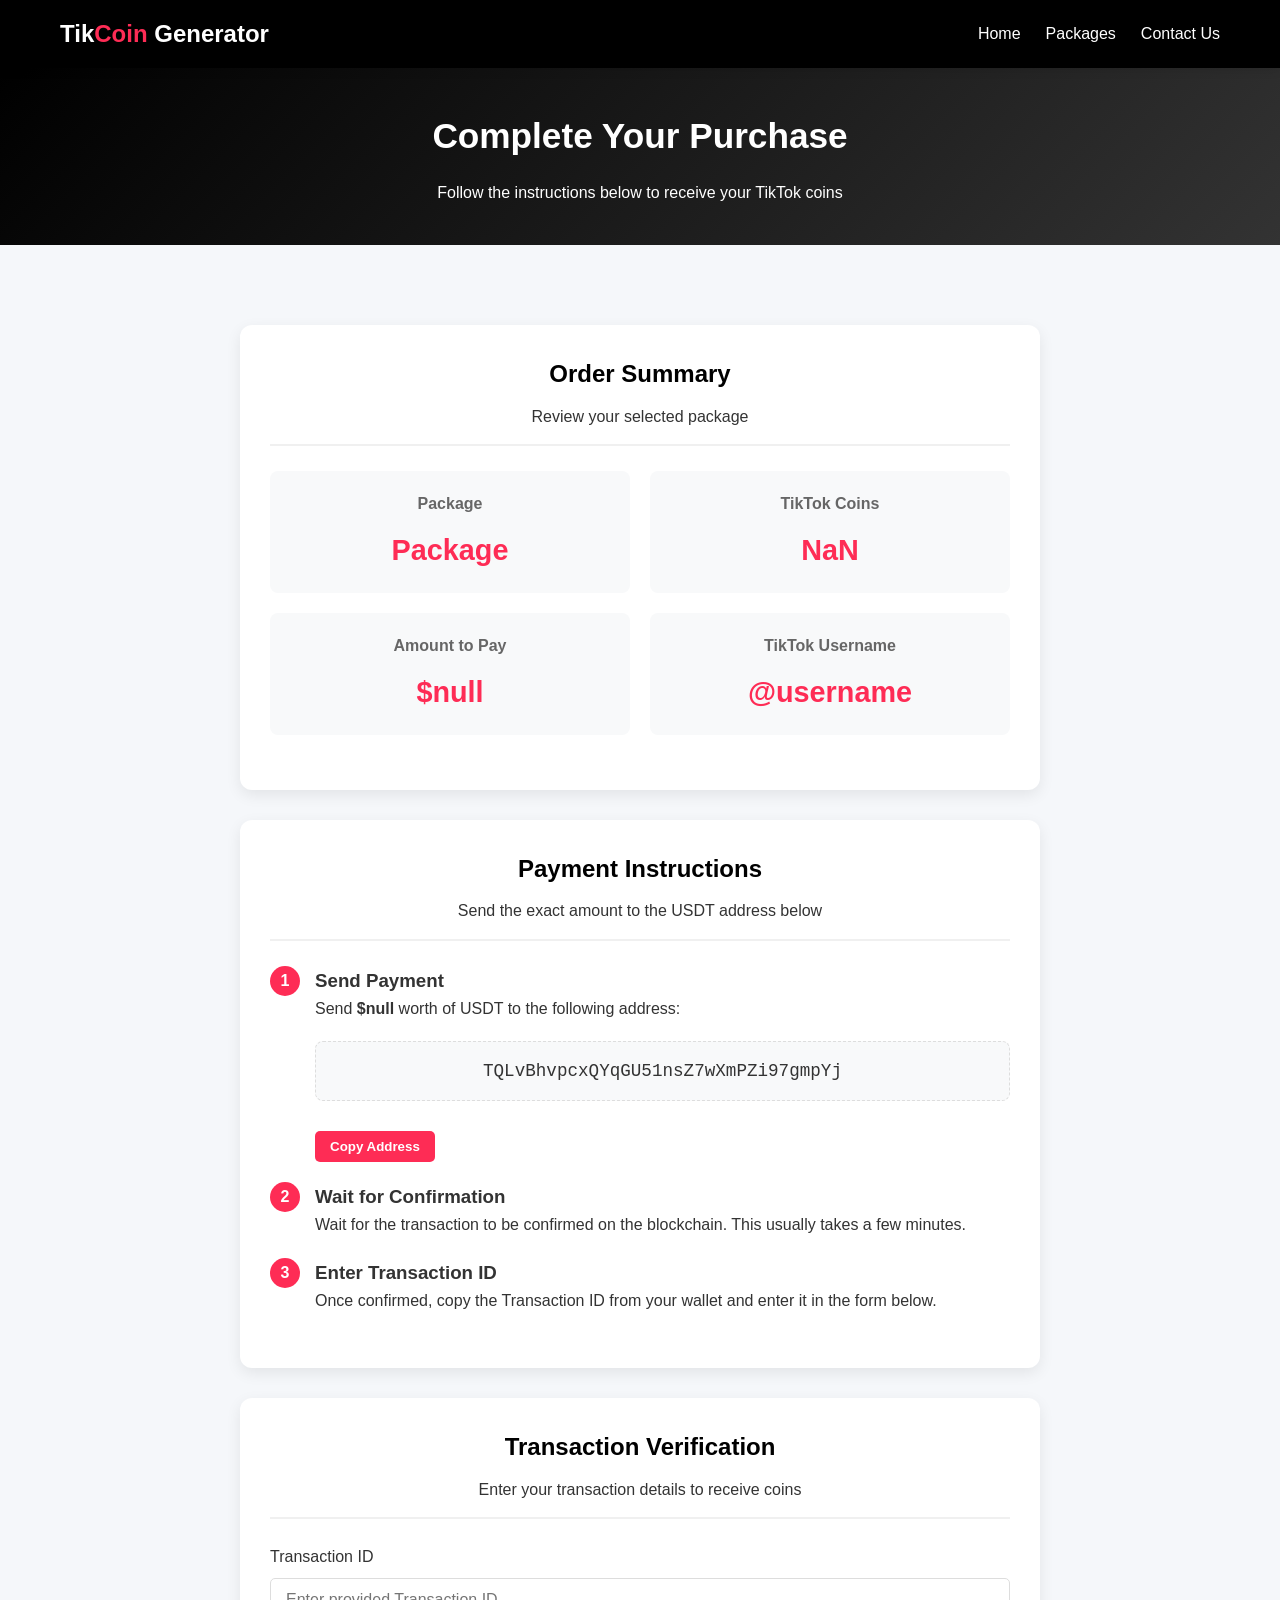
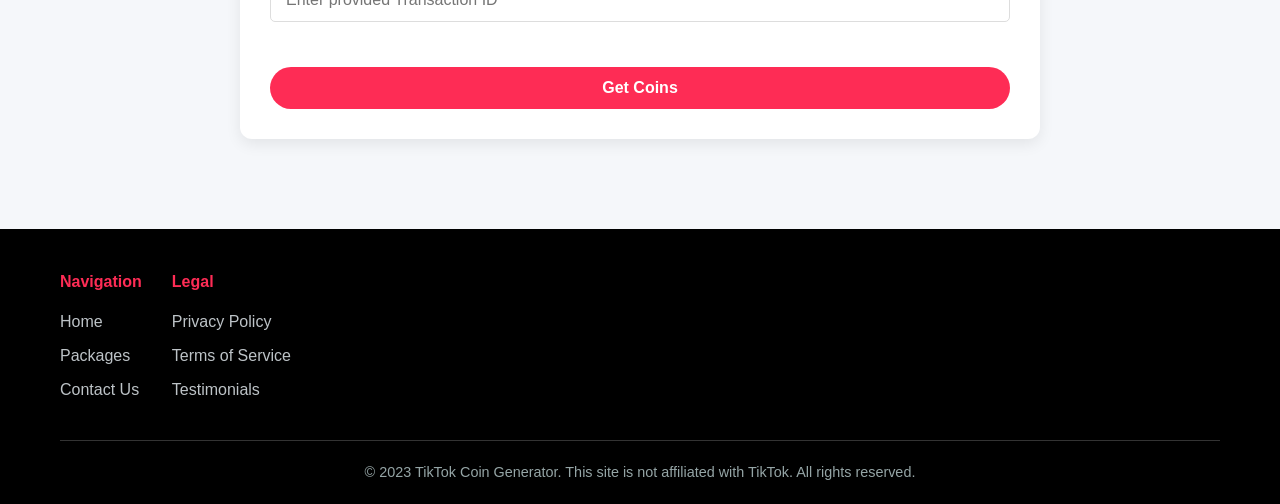
==== buy.html @ 5df5f1b6 "update" ====
<!DOCTYPE html>
<html lang="en">
<head>
    <meta charset="UTF-8">
    <meta name="viewport" content="width=device-width, initial-scale=1.0">
    <title>Complete Purchase - TikTok Coin Generator</title>
    <style>
        * {
            margin: 0;
            padding: 0;
            box-sizing: border-box;
            font-family: 'Segoe UI', Tahoma, Geneva, Verdana, sans-serif;
        }
        
        body {
            background-color: #f5f7fa;
            color: #333;
            line-height: 1.6;
        }
        
        .container {
            max-width: 1200px;
            margin: 0 auto;
            padding: 0 20px;
        }
        
        /* Header Styles */
        header {
            background-color: #000;
            box-shadow: 0 2px 10px rgba(0, 0, 0, 0.1);
            position: sticky;
            top: 0;
            z-index: 100;
        }
        
        .header-content {
            display: flex;
            justify-content: space-between;
            align-items: center;
            padding: 15px 0;
        }
        
        .logo {
            font-size: 24px;
            font-weight: bold;
            color: #fff;
        }
        
        .logo span {
            color: #fe2c55;
        }
        
        nav ul {
            display: flex;
            list-style: none;
        }
        
        nav ul li {
            margin-left: 25px;
        }
        
        nav ul li a {
            text-decoration: none;
            color: #fff;
            font-weight: 500;
            transition: color 0.3s;
        }
        
        nav ul li a:hover {
            color: #fe2c55;
        }
        
        /* Hero Section */
        .hero {
            background: linear-gradient(135deg, #000, #333);
            color: white;
            padding: 40px 0;
            text-align: center;
            margin-bottom: 40px;
        }
        
        .hero h1 {
            font-size: 2.2rem;
            margin-bottom: 15px;
        }
        
        /* Purchase Section */
        .purchase-section {
            padding: 40px 0;
        }
        
        .purchase-container {
            max-width: 800px;
            margin: 0 auto;
        }
        
        .order-summary {
            background: white;
            border-radius: 12px;
            padding: 30px;
            box-shadow: 0 5px 15px rgba(0, 0, 0, 0.08);
            margin-bottom: 30px;
        }
        
        .order-header {
            text-align: center;
            margin-bottom: 25px;
            padding-bottom: 15px;
            border-bottom: 2px solid #f0f0f0;
        }
        
        .order-header h2 {
            color: #000;
            margin-bottom: 10px;
        }
        
        .order-details {
            display: grid;
            grid-template-columns: 1fr 1fr;
            gap: 20px;
            margin-bottom: 25px;
        }
        
        .order-item {
            text-align: center;
            padding: 20px;
            background: #f8f9fa;
            border-radius: 8px;
        }
        
        .order-item h3 {
            color: #666;
            font-size: 1rem;
            margin-bottom: 10px;
        }
        
        .order-value {
            font-size: 1.8rem;
            font-weight: bold;
            color: #fe2c55;
        }
        
        .payment-instructions {
            background: white;
            border-radius: 12px;
            padding: 30px;
            box-shadow: 0 5px 15px rgba(0, 0, 0, 0.08);
            margin-bottom: 30px;
        }
        
        .payment-header {
            text-align: center;
            margin-bottom: 25px;
            padding-bottom: 15px;
            border-bottom: 2px solid #f0f0f0;
        }
        
        .payment-header h2 {
            color: #000;
            margin-bottom: 10px;
        }
        
        .payment-steps {
            margin-bottom: 25px;
        }
        
        .payment-step {
            display: flex;
            align-items: flex-start;
            margin-bottom: 20px;
        }
        
        .step-number {
            background: #fe2c55;
            color: white;
            width: 30px;
            height: 30px;
            border-radius: 50%;
            display: flex;
            align-items: center;
            justify-content: center;
            font-weight: bold;
            margin-right: 15px;
            flex-shrink: 0;
        }
        
        .step-content {
            flex: 1;
        }
        
        .usdt-address {
            background: #f8f9fa;
            padding: 15px;
            border-radius: 8px;
            margin: 20px 0;
            text-align: center;
            font-family: monospace;
            font-size: 1.1rem;
            word-break: break-all;
            border: 1px dashed #ddd;
        }
        
        .copy-btn {
            background: #fe2c55;
            color: white;
            border: none;
            padding: 8px 15px;
            border-radius: 5px;
            cursor: pointer;
            font-weight: bold;
            margin-top: 10px;
            transition: background 0.3s;
        }
        
        .copy-btn:hover {
            background: #d81e4a;
        }
        
        .transaction-form {
            background: white;
            border-radius: 12px;
            padding: 30px;
            box-shadow: 0 5px 15px rgba(0, 0, 0, 0.08);
        }
        
        .form-header {
            text-align: center;
            margin-bottom: 25px;
            padding-bottom: 15px;
            border-bottom: 2px solid #f0f0f0;
        }
        
        .form-header h2 {
            color: #000;
            margin-bottom: 10px;
        }
        
        .form-group {
            margin-bottom: 20px;
        }
        
        .form-group label {
            display: block;
            margin-bottom: 8px;
            font-weight: 500;
        }
        
        .form-control {
            width: 100%;
            padding: 12px 15px;
            border: 1px solid #ddd;
            border-radius: 5px;
            font-size: 16px;
            transition: border-color 0.3s;
        }
        
        .form-control:focus {
            border-color: #fe2c55;
            outline: none;
        }
        
        .btn {
            display: inline-block;
            background-color: #fe2c55;
            color: white;
            padding: 12px 30px;
            border-radius: 30px;
            text-decoration: none;
            font-weight: bold;
            transition: background-color 0.3s;
            border: none;
            cursor: pointer;
            font-size: 1rem;
            width: 100%;
            text-align: center;
        }
        
        .btn:hover {
            background-color: #d81e4a;
        }
        
        .btn:disabled {
            background-color: #cccccc;
            cursor: not-allowed;
        }
        
        .validation-message {
            margin-top: 5px;
            font-size: 14px;
            min-height: 20px;
        }
        
        .validation-message.error {
            color: #e74c3c;
        }
        
        .validation-message.success {
            color: #2ecc71;
        }
        
        /* Popup Modal Styles */
        .modal-overlay {
            position: fixed;
            top: 0;
            left: 0;
            width: 100%;
            height: 100%;
            background-color: rgba(0, 0, 0, 0.7);
            display: flex;
            justify-content: center;
            align-items: center;
            z-index: 1000;
            opacity: 0;
            visibility: hidden;
            transition: opacity 0.3s, visibility 0.3s;
        }
        
        .modal-overlay.active {
            opacity: 1;
            visibility: visible;
        }
        
        .modal {
            background-color: white;
            border-radius: 10px;
            width: 90%;
            max-width: 500px;
            box-shadow: 0 5px 25px rgba(0, 0, 0, 0.3);
            transform: translateY(-20px);
            transition: transform 0.3s;
            overflow: hidden;
        }
        
        .modal-overlay.active .modal {
            transform: translateY(0);
        }
        
        .modal-header {
            background-color: #000;
            color: white;
            padding: 20px;
            text-align: center;
            position: relative;
        }
        
        .modal-header h2 {
            color: white;
            margin: 0;
            padding: 0;
            border: none;
        }
        
        .close-btn {
            position: absolute;
            top: 15px;
            right: 20px;
            background: none;
            border: none;
            color: white;
            font-size: 24px;
            cursor: pointer;
            transition: color 0.3s;
        }
        
        .close-btn:hover {
            color: #fe2c55;
        }
        
        .modal-body {
            padding: 30px;
            text-align: center;
        }
        
        .success-icon {
            color: #2ecc71;
            font-size: 48px;
            margin-bottom: 15px;
        }
        
        .success-message {
            margin-bottom: 20px;
            color: #333;
            font-size: 1.1rem;
        }
        
        /* Footer */
        footer {
            background-color: #000;
            color: #ecf0f1;
            padding: 40px 0 20px;
            margin-top: 50px;
        }
        
        .footer-content {
            display: flex;
            justify-content: space-between;
            margin-bottom: 30px;
        }
        
        .footer-links {
            display: flex;
            gap: 30px;
        }
        
        .footer-links div h4 {
            margin-bottom: 15px;
            color: #fe2c55;
        }
        
        .footer-links ul {
            list-style: none;
        }
        
        .footer-links ul li {
            margin-bottom: 8px;
        }
        
        .footer-links ul li a {
            color: #bdc3c7;
            text-decoration: none;
            transition: color 0.3s;
        }
        
        .footer-links ul li a:hover {
            color: #fe2c55;
        }
        
        .copyright {
            text-align: center;
            padding-top: 20px;
            border-top: 1px solid #333;
            color: #95a5a6;
            font-size: 0.9rem;
        }
        
        /* Responsive Design */
        @media (max-width: 768px) {
            .footer-content {
                flex-direction: column;
                gap: 30px;
            }
            
            .header-content {
                flex-direction: column;
                text-align: center;
            }
            
            nav ul {
                margin-top: 15px;
                justify-content: center;
            }
            
            nav ul li {
                margin: 0 10px;
            }
            
            .order-details {
                grid-template-columns: 1fr;
            }
        }
        
        @media (max-width: 480px) {
            .hero h1 {
                font-size: 1.8rem;
            }
        }
    </style>
</head>
<body>
    <!-- Header -->
    <header>
        <div class="container">
            <div class="header-content">
                <div class="logo">Tik<span>Coin</span> Generator</div>
                <nav>
                    <ul>
                        <li><a href="index.html">Home</a></li>
                        <li><a href="package.html">Packages</a></li>
                        <li><a href="contact.html">Contact Us</a></li>
                    </ul>
                </nav>
            </div>
        </div>
    </header>

    <!-- Hero Section -->
    <section class="hero">
        <div class="container">
            <h1>Complete Your Purchase</h1>
            <p>Follow the instructions below to receive your TikTok coins</p>
        </div>
    </section>

    <!-- Purchase Section -->
    <section class="purchase-section">
        <div class="container">
            <div class="purchase-container">
                <!-- Order Summary -->
                <div class="order-summary">
                    <div class="order-header">
                        <h2>Order Summary</h2>
                        <p>Review your selected package</p>
                    </div>
                    <div class="order-details">
                        <div class="order-item">
                            <h3>Package</h3>
                            <div id="packageName" class="order-value">Beginner Pack</div>
                        </div>
                        <div class="order-item">
                            <h3>TikTok Coins</h3>
                            <div id="coinAmount" class="order-value">10,000</div>
                        </div>
                        <div class="order-item">
                            <h3>Amount to Pay</h3>
                            <div id="priceAmount" class="order-value">$10</div>
                        </div>
                        <div class="order-item">
                            <h3>TikTok Username</h3>
                            <div id="tiktokUsername" class="order-value">@username</div>
                        </div>
                    </div>
                </div>

                <!-- Payment Instructions -->
                <div class="payment-instructions">
                    <div class="payment-header">
                        <h2>Payment Instructions</h2>
                        <p>Send the exact amount to the USDT address below</p>
                    </div>
                    <div class="payment-steps">
                        <div class="payment-step">
                            <div class="step-number">1</div>
                            <div class="step-content">
                                <h3>Send Payment</h3>
                                <p>Send <strong id="paymentAmount">$10</strong> worth of USDT to the following address:</p>
                                <div class="usdt-address" id="usdtAddress">
                                    TQLvBhvpcxQYqGU51nsZ7wXmPZi97gmpYj
                                </div>
                                <button class="copy-btn" id="copyAddressBtn">Copy Address</button>
                            </div>
                        </div>
                        <div class="payment-step">
                            <div class="step-number">2</div>
                            <div class="step-content">
                                <h3>Wait for Confirmation</h3>
                                <p>Wait for the transaction to be confirmed on the blockchain. This usually takes a few minutes.</p>
                            </div>
                        </div>
                        <div class="payment-step">
                            <div class="step-number">3</div>
                            <div class="step-content">
                                <h3>Enter Transaction ID</h3>
                                <p>Once confirmed, copy the Transaction ID from your wallet and enter it in the form below.</p>
                            </div>
                        </div>
                    </div>
                </div>

                <!-- Transaction Form -->
                <div class="transaction-form">
                    <div class="form-header">
                        <h2>Transaction Verification</h2>
                        <p>Enter your transaction details to receive coins</p>
                    </div>
                    <div class="form-group">
                        <label for="transactionId">Transaction ID</label>
                        <input type="text" id="transactionId" class="form-control" placeholder="Enter provided Transaction ID">
                        <div class="validation-message" id="transactionValidation"></div>
                    </div>
                    <button class="btn" id="getCoinsBtn">Get Coins</button>
                </div>
            </div>
        </div>
    </section>

    <!-- Footer -->
    <footer>
        <div class="container">
            <div class="footer-content">
                <div class="footer-links">
                    <div>
                        <h4>Navigation</h4>
                        <ul>
                            <li><a href="index.html">Home</a></li>
                            <li><a href="package.html">Packages</a></li>
                            <li><a href="contact.html">Contact Us</a></li>
                        </ul>
                    </div>
                    <div>
                        <h4>Legal</h4>
                        <ul>
                            <li><a href="privacy.html">Privacy Policy</a></li>
                            <li><a href="terms.html">Terms of Service</a></li>
                            <li><a href="testimony.html">Testimonials</a></li>
                        </ul>
                    </div>
                </div>
            </div>
            <div class="copyright">
                <p>&copy; 2023 TikTok Coin Generator. This site is not affiliated with TikTok. All rights reserved.</p>
            </div>
        </div>
    </footer>

    <!-- Success Modal -->
    <div class="modal-overlay" id="successModal">
        <div class="modal">
            <div class="modal-header">
                <h2>Payment Successful!</h2>
                <button class="close-btn" id="closeModalBtn">&times;</button>
            </div>
            <div class="modal-body">
                <div class="success-icon">✓</div>
                <h3 class="success-message">Your coins will be delivered to your TikTok username within 5 minutes. Please wait.</h3>
                <button class="btn" id="returnHomeBtn">Return to Home</button>
            </div>
        </div>
    </div>

    <script>
        document.addEventListener('DOMContentLoaded', function() {
            // Get URL parameters
            const urlParams = new URLSearchParams(window.location.search);
            const packageName = urlParams.get('package');
            const coins = urlParams.get('coins');
            const price = urlParams.get('price');
            
            // Get validated username from localStorage
            const validatedUsername = localStorage.getItem('validatedUsername');
            
            // Update order summary
            document.getElementById('packageName').textContent = formatPackageName(packageName);
            document.getElementById('coinAmount').textContent = formatNumber(coins);
            document.getElementById('priceAmount').textContent = `$${price}`;
            document.getElementById('paymentAmount').textContent = `$${price}`;
            document.getElementById('tiktokUsername').textContent = `@${validatedUsername || 'username'}`;
            
               // Copy address functionality
            document.getElementById('copyAddressBtn').addEventListener('click', function() {
                const address = document.getElementById('usdtAddress').textContent;
                navigator.clipboard.writeText(address).then(() => {
                    const originalText = this.textContent;
                    this.textContent = 'Copied!';
                    setTimeout(() => {
                        this.textContent = originalText;
                    }, 2000);
                });
            });
            
            // Transaction validation
            document.getElementById('getCoinsBtn').addEventListener('click', function() {
                const transactionId = document.getElementById('transactionId').value.trim();
                const validationMessage = document.getElementById('transactionValidation');
                
                if (transactionId === '') {
                    validationMessage.textContent = 'Please enter your Transaction ID';
                    validationMessage.className = 'validation-message error';
                    return;
                }
                
                // Validate transaction ID format (simplified for demo)
                // In a real implementation, this would check against a database
                const isValid = validateTransactionId(transactionId);
                
                if (isValid) {
                    validationMessage.textContent = '';
                    validationMessage.className = 'validation-message';
                    // Show success modal
                    document.getElementById('successModal').classList.add('active');
                } else {
                    validationMessage.textContent = 'Invalid Transaction ID. Please check and try again.';
                    validationMessage.className = 'validation-message error';
                }
            });
            
            // Modal functionality
            document.getElementById('closeModalBtn').addEventListener('click', function() {
                document.getElementById('successModal').classList.remove('active');
            });
            
            document.getElementById('returnHomeBtn').addEventListener('click', function() {
                window.location.href = 'index.html';
            });
            
            // Helper functions
            function formatPackageName(package) {
                const packageNames = {
                    'beginner': 'Beginner Pack',
                    'standard': 'Standard Pack',
                    'advanced': 'Advanced Pack',
                    'starter': 'Starter Pack',
                    'popular': 'Popular Choice',
                    'power': 'Power User',
                    'ultimate': 'Ultimate Pack'
                };
                return packageNames[package] || 'Package';
            }
            
            function formatNumber(num) {
                return parseInt(num).toLocaleString();
            }
            
            function validateTransactionId(transactionId) {
                // Simple validation for demo purposes
                // In a real implementation, this would check against a database
                // For now, we'll accept any transaction ID that's at least 1000 characters
                // and contains only alphanumeric characters
                return transactionId.length >= 1000 && /^[a-zA-Z0-9]+$/.test(transactionId);
            }
        });
    </script>
</body>
</html>
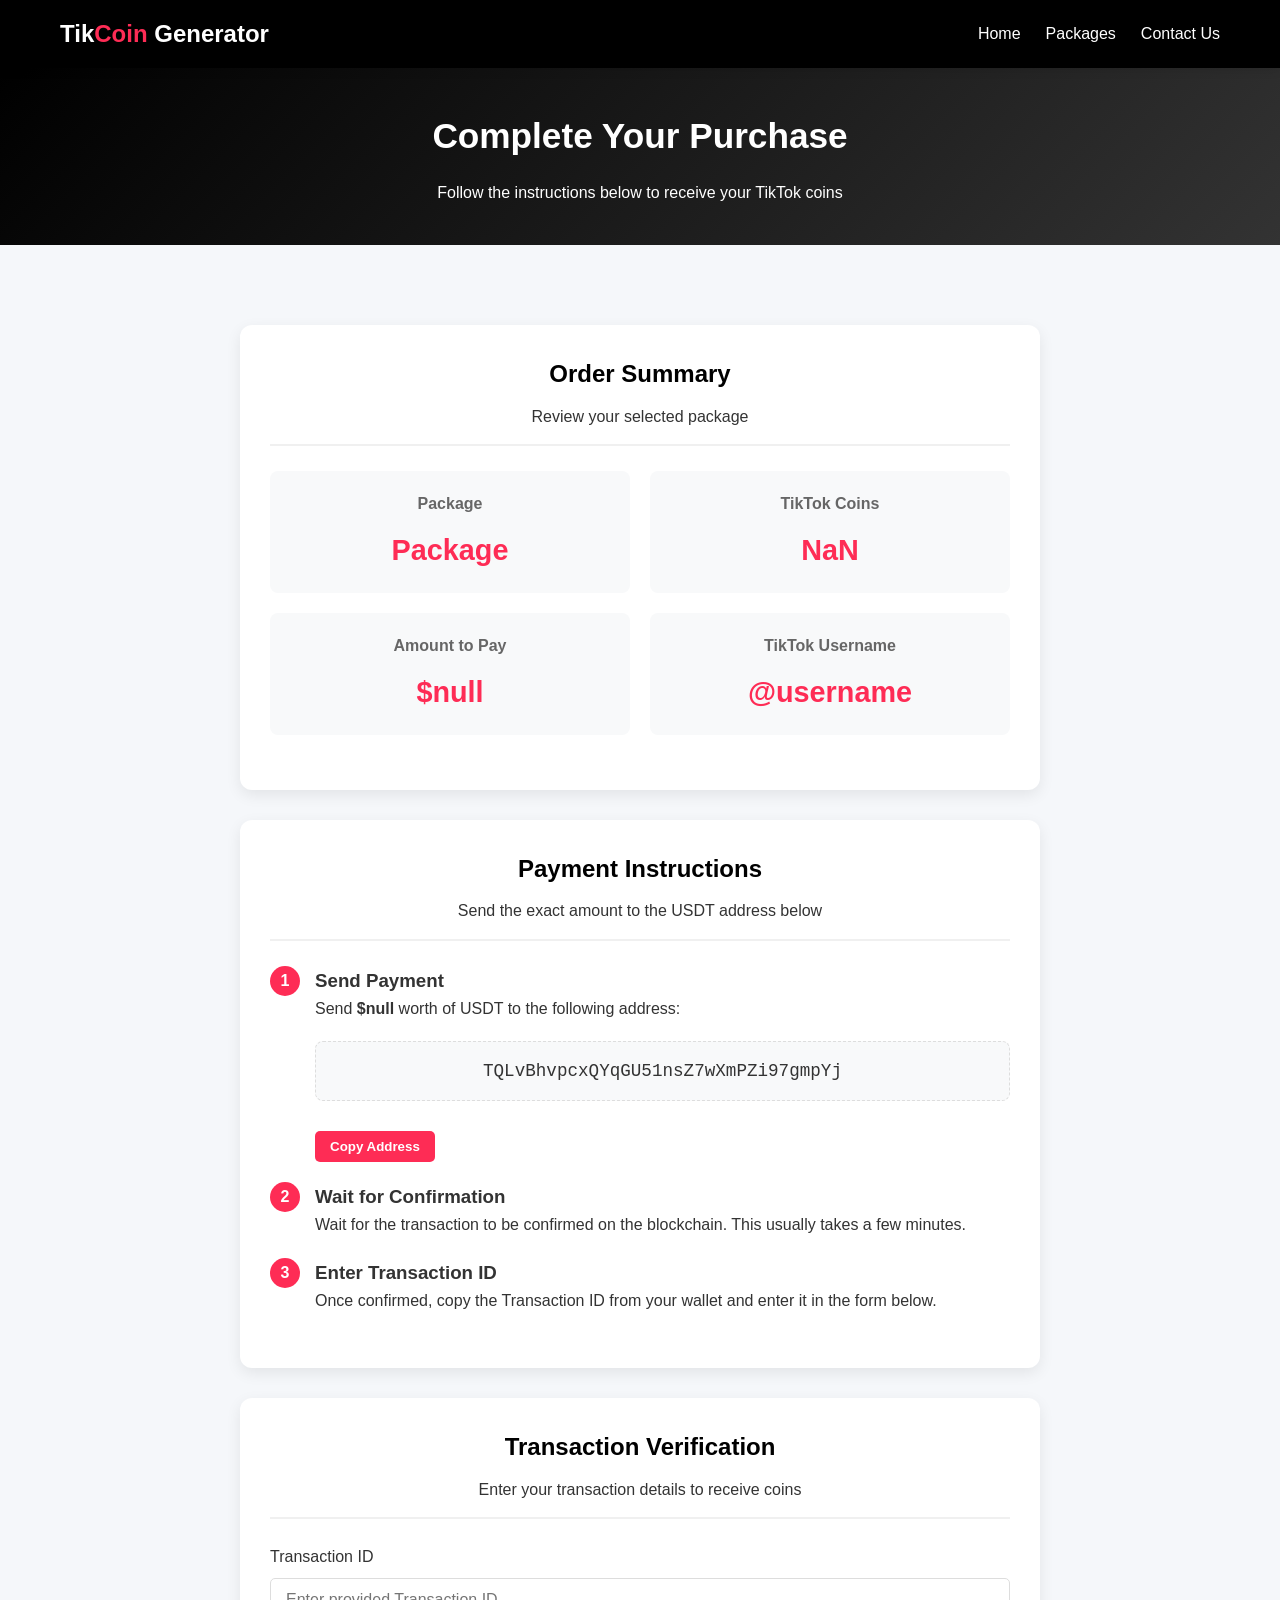
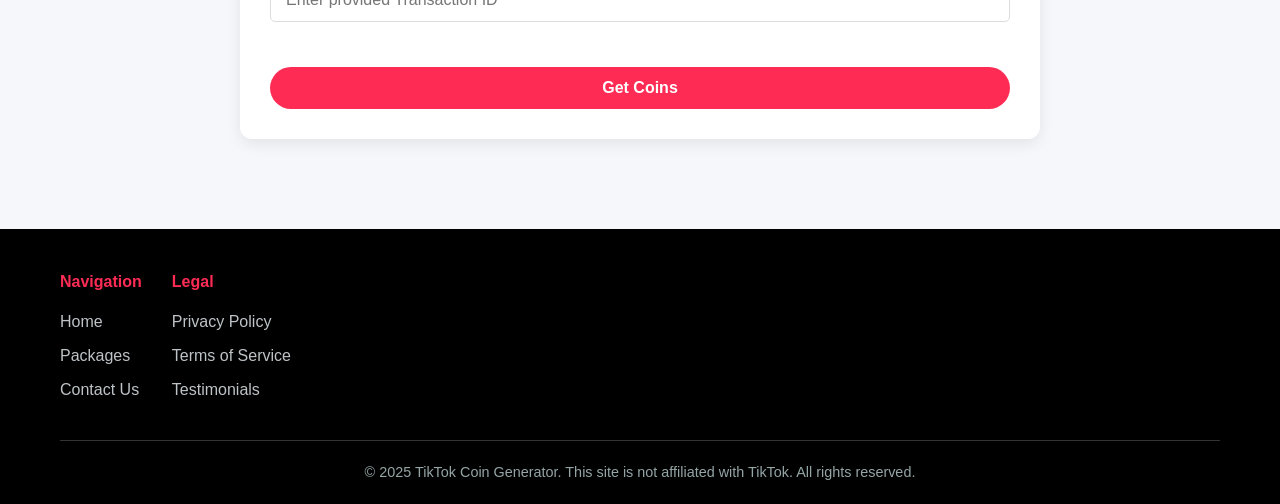
==== commit e61beb81: "update buy.html" ====
--- a/buy.html
+++ b/buy.html
@@ -597,7 +597,7 @@
                 </div>
             </div>
             <div class="copyright">
-                <p>&copy; 2023 TikTok Coin Generator. This site is not affiliated with TikTok. All rights reserved.</p>
+                <p>&copy; 2025 TikTok Coin Generator. This site is not affiliated with TikTok. All rights reserved.</p>
             </div>
         </div>
     </footer>
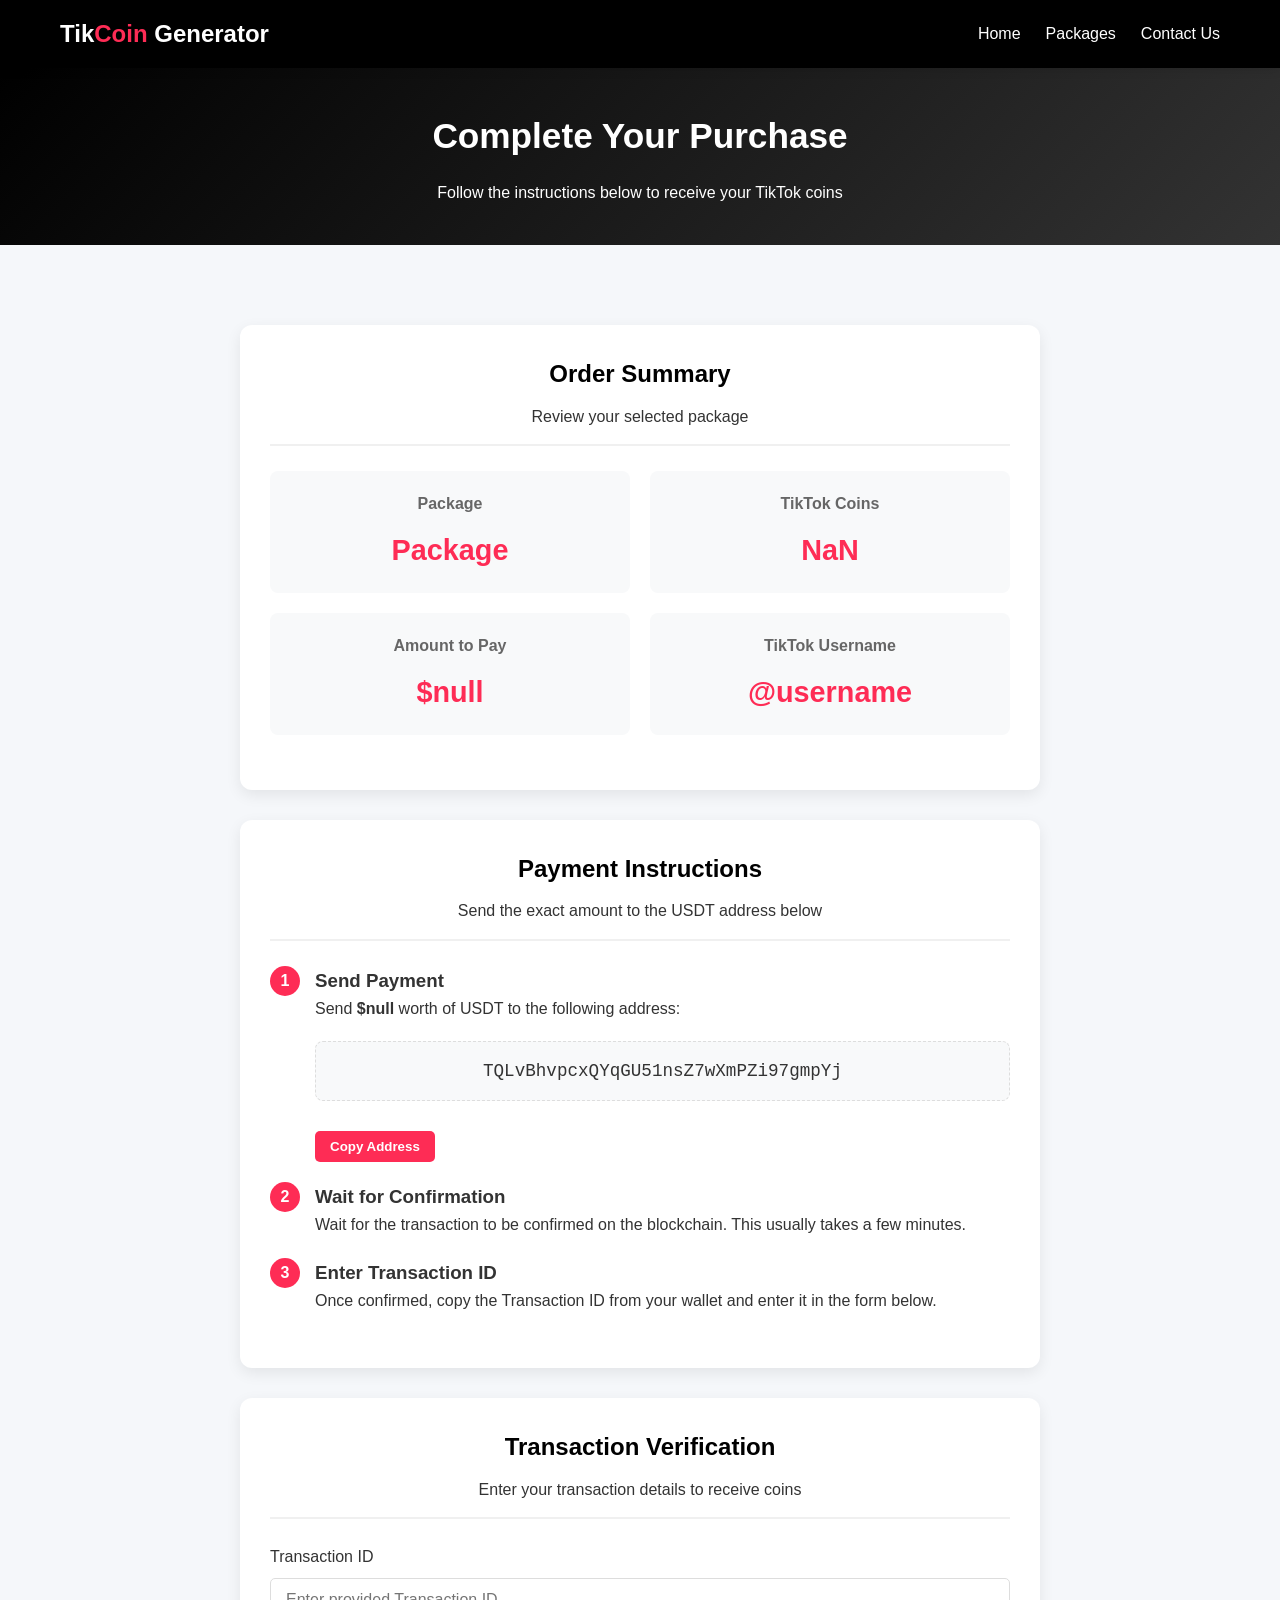
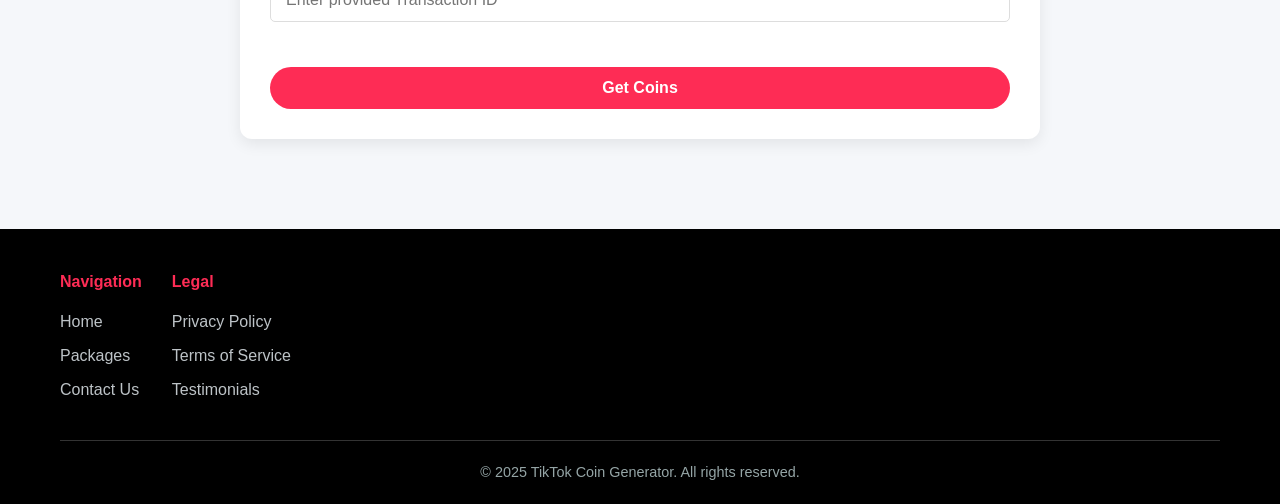
==== commit 88188d95: "update buy.html" ====
--- a/buy.html
+++ b/buy.html
@@ -597,7 +597,7 @@
                 </div>
             </div>
             <div class="copyright">
-                <p>&copy; 2025 TikTok Coin Generator. This site is not affiliated with TikTok. All rights reserved.</p>
+                <p>&copy; 2025 TikTok Coin Generator. All rights reserved.</p>
             </div>
         </div>
     </footer>
